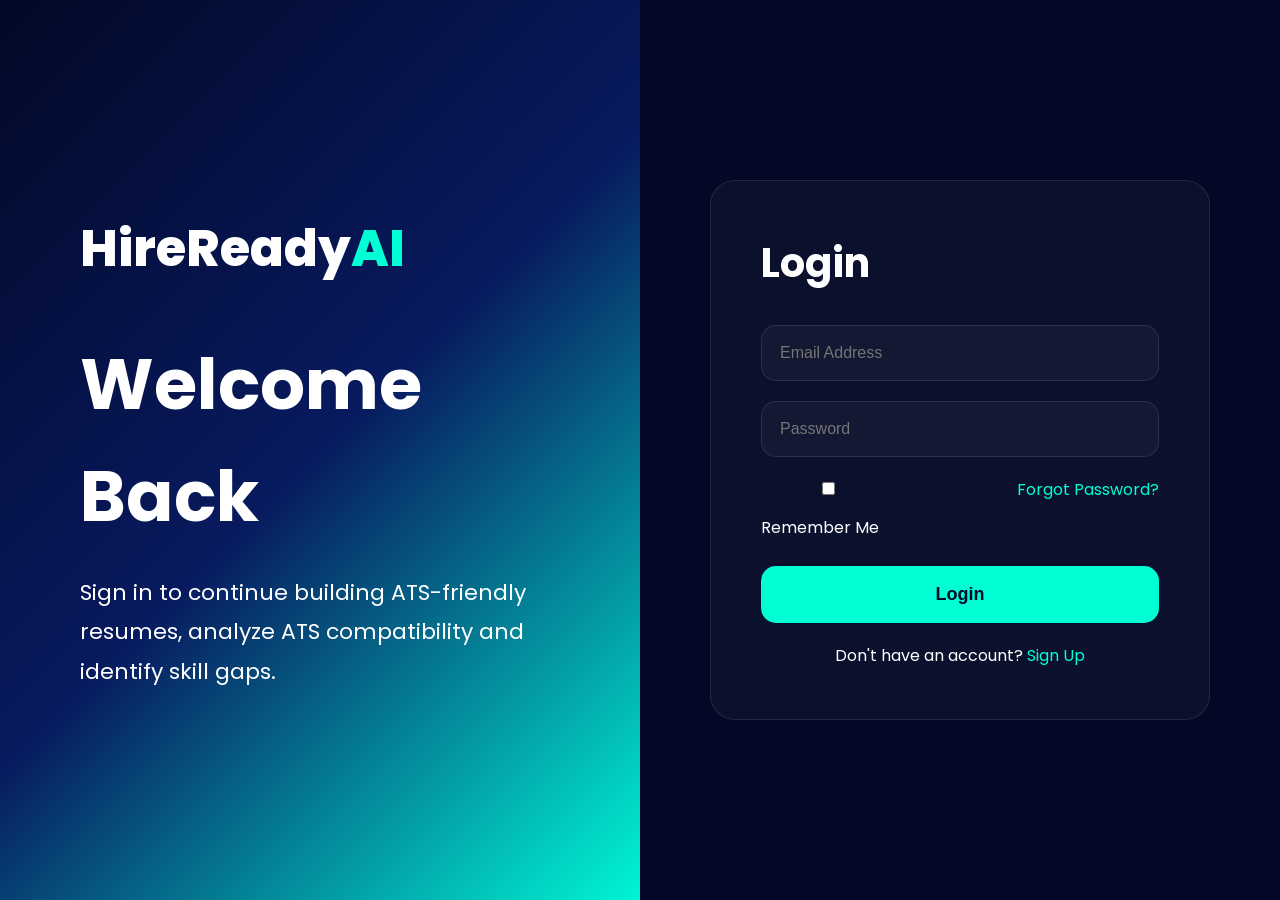
==== login.html @ e5fa9ad3 "Updated HireReady AI project" ====
<!DOCTYPE html>
<html lang="en">
<head>
<meta charset="UTF-8">
<meta name="viewport" content="width=device-width, initial-scale=1.0">
<title>Login - HireReady AI</title>

<link rel="stylesheet" href="style.css">

<link href="https://fonts.googleapis.com/css2?family=Poppins:wght@300;400;500;600;700;800&display=swap" rel="stylesheet">
</head>

<body>

<div class="login-page">

<div class="login-left">

<div class="login-brand">
HireReady<span>AI</span>
</div>

<h1>Welcome Back</h1>

<p>
Sign in to continue building ATS-friendly resumes,
analyze ATS compatibility and identify skill gaps.
</p>

</div>

<div class="login-right">

<div class="login-box">

<h2>Login</h2>

<form>

<input type="email" placeholder="Email Address" required>

<input type="password" placeholder="Password" required>

<div class="login-options">

<label>
<input type="checkbox">
Remember Me
</label>

<a href="#">Forgot Password?</a>

</div>

<button type="submit" class="login-btn">
Login
</button>

<p class="signup-text">
Don't have an account?
<a href="signup.html">Sign Up</a>
</p>

</form>

</div>

</div>

</div>

</body>
</html>
---- style.css ----
:root {
    --primary-color: #2563eb;
    --primary-dark: #1d4ed8;
    --primary-light: #3b82f6;
    --secondary-color: #64748b;
    --success-color: #10b981;
    --danger-color: #ef4444;
    --warning-color: #f59e0b;
    --bg-color: #f8fafc;
    --surface-color: #ffffff;
    --border-color: #e2e8f0;
    --text-primary: #1e293b;
    --text-secondary: #64748b;
    --text-muted: #94a3b8;
    --shadow-sm: 0 1px 2px 0 rgb(0 0 0 / 0.05);
    --shadow-md: 0 4px 6px -1px rgb(0 0 0 / 0.1);
    --shadow-lg: 0 10px 15px -3px rgb(0 0 0 / 0.1);
    --radius-sm: 4px;
    --radius-md: 8px;
    --radius-lg: 12px;
    --transition: all 0.3s ease;
}

* { margin: 0; padding: 0; box-sizing: border-box; }

body {
    font-family: 'Inter', -apple-system, BlinkMacSystemFont, sans-serif;
    background: #01083A;
    color: var(--text-primary);
    line-height: 1.6;
    min-height: 100vh;
}

.app-container { display: flex; flex-direction: column; min-height: 100vh; }

/* Header */
.app-header {
    display: flex;
    justify-content: space-between;
    align-items: center;
    padding: 1rem 2rem;
    background: #08145A;
    border-bottom: 1px solid rgba(34,231,231,0.2);
    position: sticky;
    top: 0;
    z-index: 100;
}

.logo {
    display: flex;
    align-items: center;
    gap: 0.75rem;
    font-size: 1.5rem;
    font-weight: 700;
    color: var(--primary-color);
}

.logo i { font-size: 1.75rem; }
.header-actions { display: flex; gap: 1rem; }

/* Buttons */
.btn {
    display: inline-flex;
    align-items: center;
    gap: 0.5rem;
    padding: 0.75rem 1.5rem;
    border: none;
    border-radius: var(--radius-md);
    font-size: 0.95rem;
    font-weight: 500;
    cursor: pointer;
    transition: var(--transition);
}

.btn-primary { background: linear-gradient(135deg,#22E7E7,#2F7DF6); }
.btn-primary:hover { background: var(--primary-dark); transform: translateY(-2px); box-shadow: var(--shadow-md); }

.btn-secondary {
    background: #10257A;
    border: 1px solid rgba(34,231,231,0.3);
    color: white;
}
.btn-secondary:hover {
    background: #16339B;
    border-color: var(--primary-color);
}

.btn-outline {
    background: transparent;
    color: var(--primary-color);
    border: 2px dashed var(--primary-color);
    width: 100%;
    justify-content: center;
    margin-top: 1rem;
}

.btn-outline:hover { background: var(--primary-color); color: white; border-style: solid; }
.btn-danger { background: var(--danger-color); color: white; padding: 0.5rem 1rem; font-size: 0.85rem; }
.btn-icon { background: transparent; color: var(--text-muted); padding: 0.5rem; border: none; }
.btn-icon:hover { color: var(--danger-color); }

/* Main Content */
.main-content { display: grid; grid-template-columns: 1fr 1fr; flex: 1; gap: 0; }

/* Form Section */
.form-section {
    padding: 2rem;
    overflow-y: auto;
    max-height: calc(100vh - 80px);
    background: #0B1865;
}

/* Tabs */
.tabs {
    display: flex;
    gap: 0.5rem;
    margin-bottom: 1.5rem;
    flex-wrap: wrap;
    background: #0B1865;
    padding: 0.5rem;
    border-radius: var(--radius-lg);
    box-shadow: 0 4px 15px rgba(0,0,0,0.15);
    border: 1px solid rgba(34,231,231,0.15);
}

.tab-btn {
    flex: 1;
    min-width: 100px;
    padding: 0.75rem 1rem;
    background: #10257A;
    border: 1px solid rgba(34,231,231,0.15);
    border-radius: var(--radius-md);
    font-size: 0.9rem;
    font-weight: 500;
    color: white;
    cursor: pointer;
    transition: var(--transition);
    display: flex;
    align-items: center;
    justify-content: center;
    gap: 0.5rem;
}

.tab-btn:hover { background: #16339B; color: var(--primary-color); }
.tab-btn.active {
    background: linear-gradient(135deg, #22E7E7, #2F7DF6);
    color: white;
    box-shadow: 0 4px 15px rgba(34,231,231,0.35);
}

.tab-content { display: none; }
.tab-content.active { display: block; animation: fadeIn 0.3s ease; }

@keyframes fadeIn {
    from { opacity: 0; transform: translateY(10px); }
    to { opacity: 1; transform: translateY(0); }
}

/* Form Card */
.form-card {
    background:#10257A;
    padding: 2rem;
    border-radius: var(--radius-lg);
    box-shadow: var(--shadow-sm);
    margin-bottom: 1.5rem;
    border:1px solid rgba(34,231,231,0.15);
    box-shadow:0 8px 25px rgba(0,0,0,0.15);
}

.form-card h3 {
    display: flex;
    align-items: center;
    gap: 0.75rem;
    font-size: 1.25rem;
    margin-bottom: 1.5rem;
    color: var(--text-primary);
}

.form-card h3 i { color: var(--primary-color); }

/* Form Grid */
.form-grid { display: grid; grid-template-columns: repeat(2, 1fr); gap: 1.25rem; }

.form-group { display: flex; flex-direction: column; gap: 0.5rem; }
.form-group.full-width { grid-column: 1 / -1; }

.form-group label { font-size: 0.9rem; font-weight: 500;color: white;  }

.form-group input,
.form-group textarea,
.form-group select {
    padding: 0.75rem 1rem;
    border: 1px solid var(--border-color);
    border-radius: var(--radius-md);
    font-size: 0.95rem;
    font-family: inherit;
    transition: var(--transition);
    background: #16339B;
    color: white;
}

.form-group input:focus,
.form-group textarea:focus {
    outline: none;
    border-color: var(--primary-color);
    box-shadow: 0 0 0 3px rgba(37, 99, 235, 0.1);
}

.form-group textarea { resize: vertical; min-height: 100px; }

/* Photo Upload */
.photo-upload { display: flex; flex-direction: column; align-items: center; margin-bottom: 1.5rem; }

.photo-preview {
    width: 120px;
    height: 120px;
    border-radius: 50%;
    border: 3px dashed var(--border-color);
    display: flex;
    flex-direction: column;
    align-items: center;
    justify-content: center;
    cursor: pointer;
    transition: var(--transition);
    overflow: hidden;
    background: var(--bg-color);
}
.entry-card:hover {
    transform: translateY(-3px);
    border-color: rgba(34,231,231,0.4);
    box-shadow: 0 8px 25px rgba(0,0,0,0.25);
}

.photo-preview:hover { border-color: var(--primary-color); color: var(--primary-color); }
.photo-preview img { width: 100%; height: 100%; object-fit: cover; }
.photo-preview i { font-size: 1.5rem; margin-bottom: 0.25rem; }
.photo-preview span { font-size: 0.75rem; }
#photoInput { display: none; }

/* Entry Cards */
.entry-card {
    background: #10257A;
    border: 1px solid rgba(34,231,231,0.15);
    padding: 1.5rem;
    border-radius: var(--radius-md);
    margin-bottom: 1rem;
    position: relative;
    border: 1px solid var(--border-color);
}

.entry-card h4 { font-size: 1rem; margin-bottom: 0.5rem; color: var(--text-primary); }
.entry-card .entry-header { display: flex; justify-content: space-between; align-items: flex-start; margin-bottom: 1rem; }
.entry-card .entry-actions { display: flex; gap: 0.5rem; }

/* Skills */
.skills-category { margin-bottom: 1.5rem; }
.skills-category label { display: block; font-size: 0.9rem; font-weight: 500; color: var(--text-secondary); margin-bottom: 0.75rem; }

.tag-input-container {
    border: 1px solid var(--border-color);
    border-radius: var(--radius-md);
    padding: 0.5rem;
    background: var(--surface-color);
}

.tag-input { display: flex; flex-wrap: wrap; gap: 0.5rem; min-height: 40px; }

.tag {
    display: inline-flex;
    align-items: center;
    gap: 0.5rem;
    padding: 0.375rem 0.75rem;
    background: var(--primary-light);
    color: white;
    border-radius: var(--radius-sm);
    font-size: 0.85rem;
    font-weight: 500;
}

.tag .remove-tag { cursor: pointer; opacity: 0.8; }
.tag .remove-tag:hover { opacity: 1; }
.tag-input input { flex: 1; min-width: 120px; padding: 0.375rem 0.5rem; border: none; outline: none; font-size: 0.95rem; background: transparent; }

/* Preview Section */
  .preview-section {
    background:#08145A;
    border-left: 1px solid rgba(34,231,231,0.2);
    color: white;
}


/* ====================
LOGIN PAGE
==================== */

.login-page{
    min-height:100vh;
    display:flex;
    background:#020826;
}

.login-left{
    width:50%;
    background:linear-gradient(
    135deg,
    #020826,
    #081a5f,
    #00f5d4);
    
    display:flex;
    flex-direction:column;
    justify-content:center;
    padding:80px;
    color:white;
}

.login-brand{
    font-size:50px;
    font-weight:800;
    margin-bottom:40px;
}

.login-brand span{
    color:#00ffd5;
}

.login-left h1{
    font-size:70px;
    margin-bottom:20px;
}

.login-left p{
    font-size:22px;
    line-height:1.8;
    max-width:500px;
}

.login-right{
    width:50%;
    display:flex;
    justify-content:center;
    align-items:center;
    background:#020826;
}

.login-box{
    width:500px;
    background:#0b102d;
    border:1px solid rgba(255,255,255,.1);
    border-radius:25px;
    padding:50px;
}

.login-box h2{
    color:white;
    font-size:40px;
    margin-bottom:30px;
}

.login-box input{
    width:100%;
    margin-bottom:20px;
    padding:18px;
    border-radius:15px;
    border:1px solid rgba(255,255,255,.1);
    background:#141933;
    color:white;
    font-size:16px;
}

.login-options{
    display:flex;
    justify-content:space-between;
    color:white;
    margin-bottom:25px;
}

.login-options a{
    color:#00ffd5;
    text-decoration:none;
}

.login-btn{
    width:100%;
    border:none;
    padding:18px;
    border-radius:15px;
    background:#00ffd5;
    color:#020826;
    font-weight:700;
    font-size:18px;
    cursor:pointer;
}

.signup-text{
    text-align:center;
    margin-top:20px;
    color:white;
}

.signup-text a{
    color:#00ffd5;
    text-decoration:none;
}

@media(max-width:900px){

.login-page{
    flex-direction:column;
}

.login-left,
.login-right{
    width:100%;
}

.login-left{
    padding:40px;
}

.login-left h1{
    font-size:45px;
}

.login-box{
    width:90%;
}
}
/* HOME PAGE */

body{
font-family:'Poppins',sans-serif;
background:#020b45;
color:white;
overflow-x:hidden;
}

.hero{
min-height:100vh;
background:linear-gradient(135deg,#020b45 0%,#041b73 55%,#12e7d7 100%);
padding:40px 70px;
}

.navbar{
display:flex;
justify-content:space-between;
align-items:center;
margin-bottom:80px;
}

.logo{
font-size:3.5rem;
font-weight:800;
color:white;
}

.logo span{
color:#18f0e1;
}

.nav-links{
display:flex;
gap:50px;
list-style:none;
}

.nav-links a{
text-decoration:none;
color:white;
font-size:1.1rem;
}

.nav-buttons{
display:flex;
gap:20px;
}

.btn-login{
padding:15px 45px;
border:2px solid #18f0e1;
border-radius:15px;
color:white;
text-decoration:none;
}

.btn-start{
padding:15px 45px;
background:#18f0e1;
border-radius:15px;
color:#001b4d;
font-weight:700;
text-decoration:none;
}

.hero-container{
display:flex;
justify-content:space-between;
align-items:center;
gap:70px;
}

.hero-left{
width:55%;
}

.hero-left h1{
    font-size:72px;
    line-height:1.05;
    font-weight:800;
    max-width:650px;
    margin-bottom:25px;
}


.hero-left p{
font-size:1.5rem;
line-height:1.8;
color:#d9e5ff;
margin-bottom:40px;
}

.hero-buttons{
display:flex;
gap:25px;
}

.btn-main{
background:#18f0e1;
padding:18px 55px;
border-radius:15px;
text-decoration:none;
font-weight:700;
color:#001b4d;
}

.btn-secondary{
border:2px solid #18f0e1;
padding:18px 55px;
border-radius:15px;
text-decoration:none;
color:white;
}

.feature-card{
width:470px;
background:rgba(0,0,0,.25);
backdrop-filter:blur(15px);
border:1px solid rgba(24,240,225,.4);
border-radius:25px;
padding:35px;
box-shadow:0 0 30px rgba(24,240,225,.3);
}

.feature-card h2{
text-align:center;
margin-bottom:25px;
font-size:2rem;
}

.feature-item{
display:flex;
align-items:center;
gap:20px;
padding:22px;
margin-bottom:15px;
background:rgba(255,255,255,.05);
border-radius:15px;
font-size:1.2rem;
}

.feature-item i{
color:#18f0e1;
font-size:1.5rem;
}

.card-btn{
display:block;
text-align:center;
margin-top:20px;
padding:18px;
background:#18f0e1;
border-radius:15px;
text-decoration:none;
color:#001b4d;
font-weight:700;
}

.features{
background:#02103d;
padding:100px 60px;
text-align:center;
}

.features h2{
font-size:3rem;
margin-bottom:20px;
}

.feature-subtitle{
color:#d9e5ff;
margin-bottom:60px;
}

.features-grid{
display:grid;
grid-template-columns:repeat(4,1fr);
gap:25px;
}

.feature-box{
background:rgba(255,255,255,.04);
padding:40px 20px;
border-radius:20px;
border:1px solid rgba(24,240,225,.15);
}

.feature-box i{
font-size:3rem;
color:#18f0e1;
margin-bottom:20px;
}

.how-it-works{
background:#02103d;
padding:80px 60px;
text-align:center;
}

.steps{
display:flex;
justify-content:center;
gap:50px;
margin-top:50px;
}

.step-icon{
width:100px;
height:100px;
border-radius:50%;
border:2px solid #18f0e1;
display:flex;
align-items:center;
justify-content:center;
font-size:2rem;
color:#18f0e1;
margin:auto auto 20px;
}

.footer{
background:#010b30;
text-align:center;
padding:60px;
}

.footer span{
color:#18f0e1;
}

.contact-info{
margin-top:20px;
display:flex;
flex-direction:column;
gap:15px;
}
/* ===========================
   DASHBOARD
=========================== */

.dashboard-page{
background:#030b3f;
font-family:'Poppins',sans-serif;
color:white;
}

.dashboard-wrapper{
display:flex;
min-height:100vh;
}

.sidebar{
width:270px;
background:#020826;
padding:35px 25px;
display:flex;
flex-direction:column;
justify-content:space-between;
border-right:1px solid rgba(255,255,255,.08);
}

.sidebar-logo{
font-size:2rem;
font-weight:800;
margin-bottom:50px;
}

.sidebar-logo span{
color:#14f5e5;
}

.sidebar-menu{
list-style:none;
padding:0;
}

.sidebar-menu li{
padding:16px 18px;
margin-bottom:12px;
border-radius:14px;
cursor:pointer;
transition:.3s;
font-size:16px;
display:flex;
align-items:center;
gap:12px;
}

.sidebar-menu li:hover{
background:rgba(20,245,229,.12);
}

.sidebar-menu .active{
background:rgba(20,245,229,.15);
color:#14f5e5;
}

.sidebar-logout{
padding:16px 18px;
border-radius:14px;
cursor:pointer;
display:flex;
align-items:center;
gap:12px;
}

.sidebar-logout:hover{
background:rgba(255,255,255,.05);
}

.dashboard-main{
flex:1;
padding:40px;
}

.dashboard-header{
display:flex;
justify-content:space-between;
align-items:center;
margin-bottom:40px;
}

.dashboard-header h1{
font-size:3rem;
font-weight:700;
}

.dashboard-header p{
color:#b6c0e0;
margin-top:10px;
}

.profile-box{
background:#08124a;
padding:15px 25px;
border-radius:15px;
font-weight:600;
}

.dashboard-cards{
display:grid;
grid-template-columns:repeat(2,1fr);
gap:25px;
margin-bottom:35px;
}

.dash-card{
padding:30px;
border-radius:24px;
color:white;
}

.dash-card i{
font-size:2rem;
margin-bottom:20px;
}

.dash-card h3{
font-size:1.4rem;
margin-bottom:10px;
}

.dash-card p{
line-height:1.7;
margin-bottom:25px;
opacity:.9;
}

.dash-card a{
display:inline-block;
padding:12px 22px;
border-radius:12px;
background:white;
text-decoration:none;
font-weight:600;
color:#111;
}

.resume{
background:linear-gradient(135deg,#00d4ff,#2563eb);
}

.ats{
background:linear-gradient(135deg,#14f5e5,#0ea5e9);
}

.skill{
background:linear-gradient(135deg,#8b5cf6,#6366f1);
}

.pdf{
background:linear-gradient(135deg,#f59e0b,#ef4444);
}

.dashboard-bottom{
display:grid;
grid-template-columns:1fr 1fr;
gap:25px;
}

.activity-panel,
.tips-panel{
background:#08124a;
padding:30px;
border-radius:24px;
}

.activity-panel h2,
.tips-panel h2{
margin-bottom:20px;
}

.activity-item{
padding:14px;
background:rgba(255,255,255,.05);
border-radius:12px;
margin-bottom:12px;
display:flex;
align-items:center;
gap:12px;
}

.tips-panel ul{
padding-left:20px;
}

.tips-panel li{
margin-bottom:15px;
line-height:1.7;
}

@media(max-width:1000px){

.dashboard-wrapper{
flex-direction:column;
}

.sidebar{
width:100%;
}

.dashboard-cards{
grid-template-columns:1fr;
}

.dashboard-bottom{
grid-template-columns:1fr;
}

.dashboard-header{
flex-direction:column;
align-items:flex-start;
gap:20px;
}

}
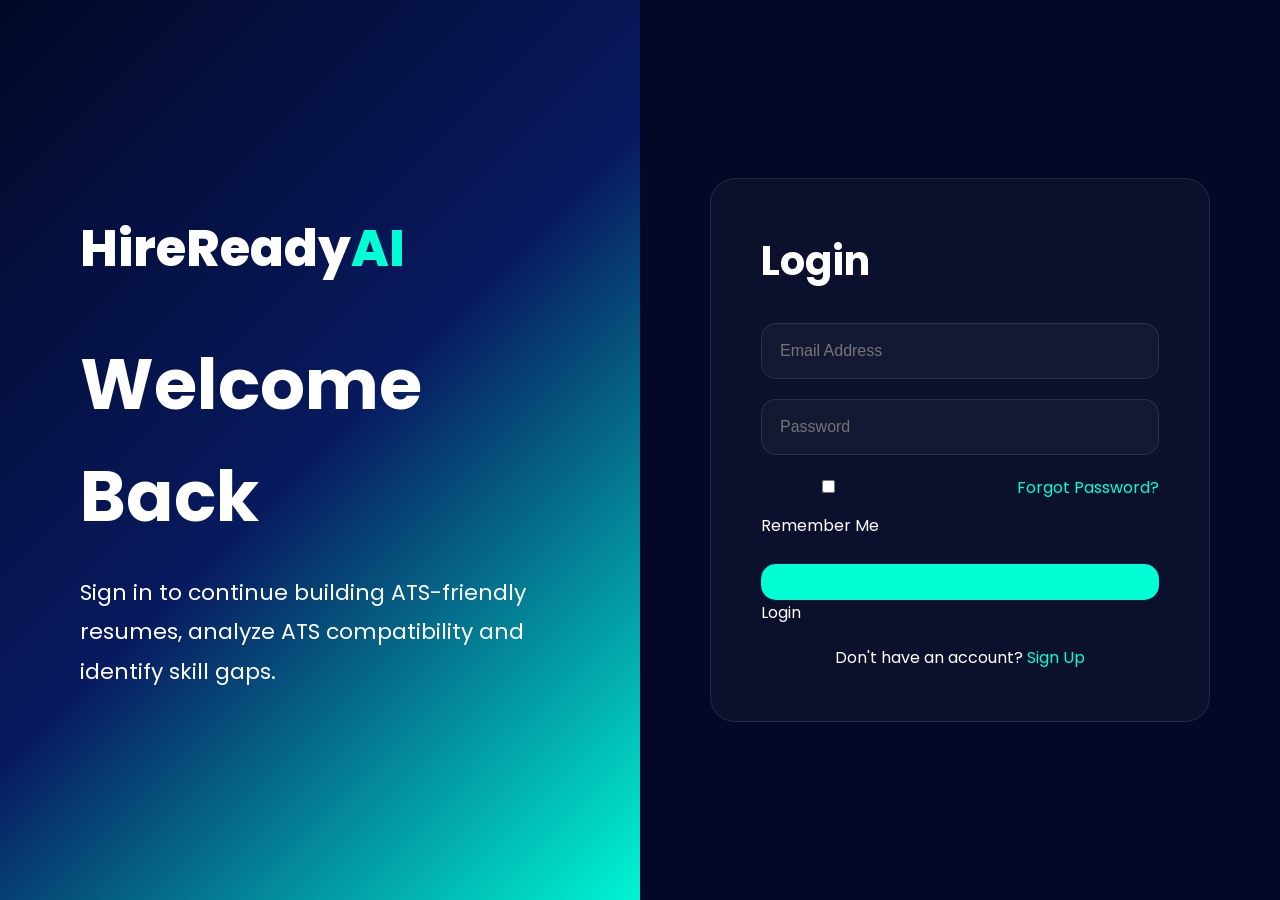
==== commit 7ebbb21a: "Fixed login and signup navigation" ====
--- a/login.html
+++ b/login.html
@@ -52,7 +52,7 @@
 
 </div>
 
-<button type="submit" class="login-btn">
+<button type="button" class="login-btn" onclick="window.location.href='dashboard.html'"></button>
 Login
 </button>
 
